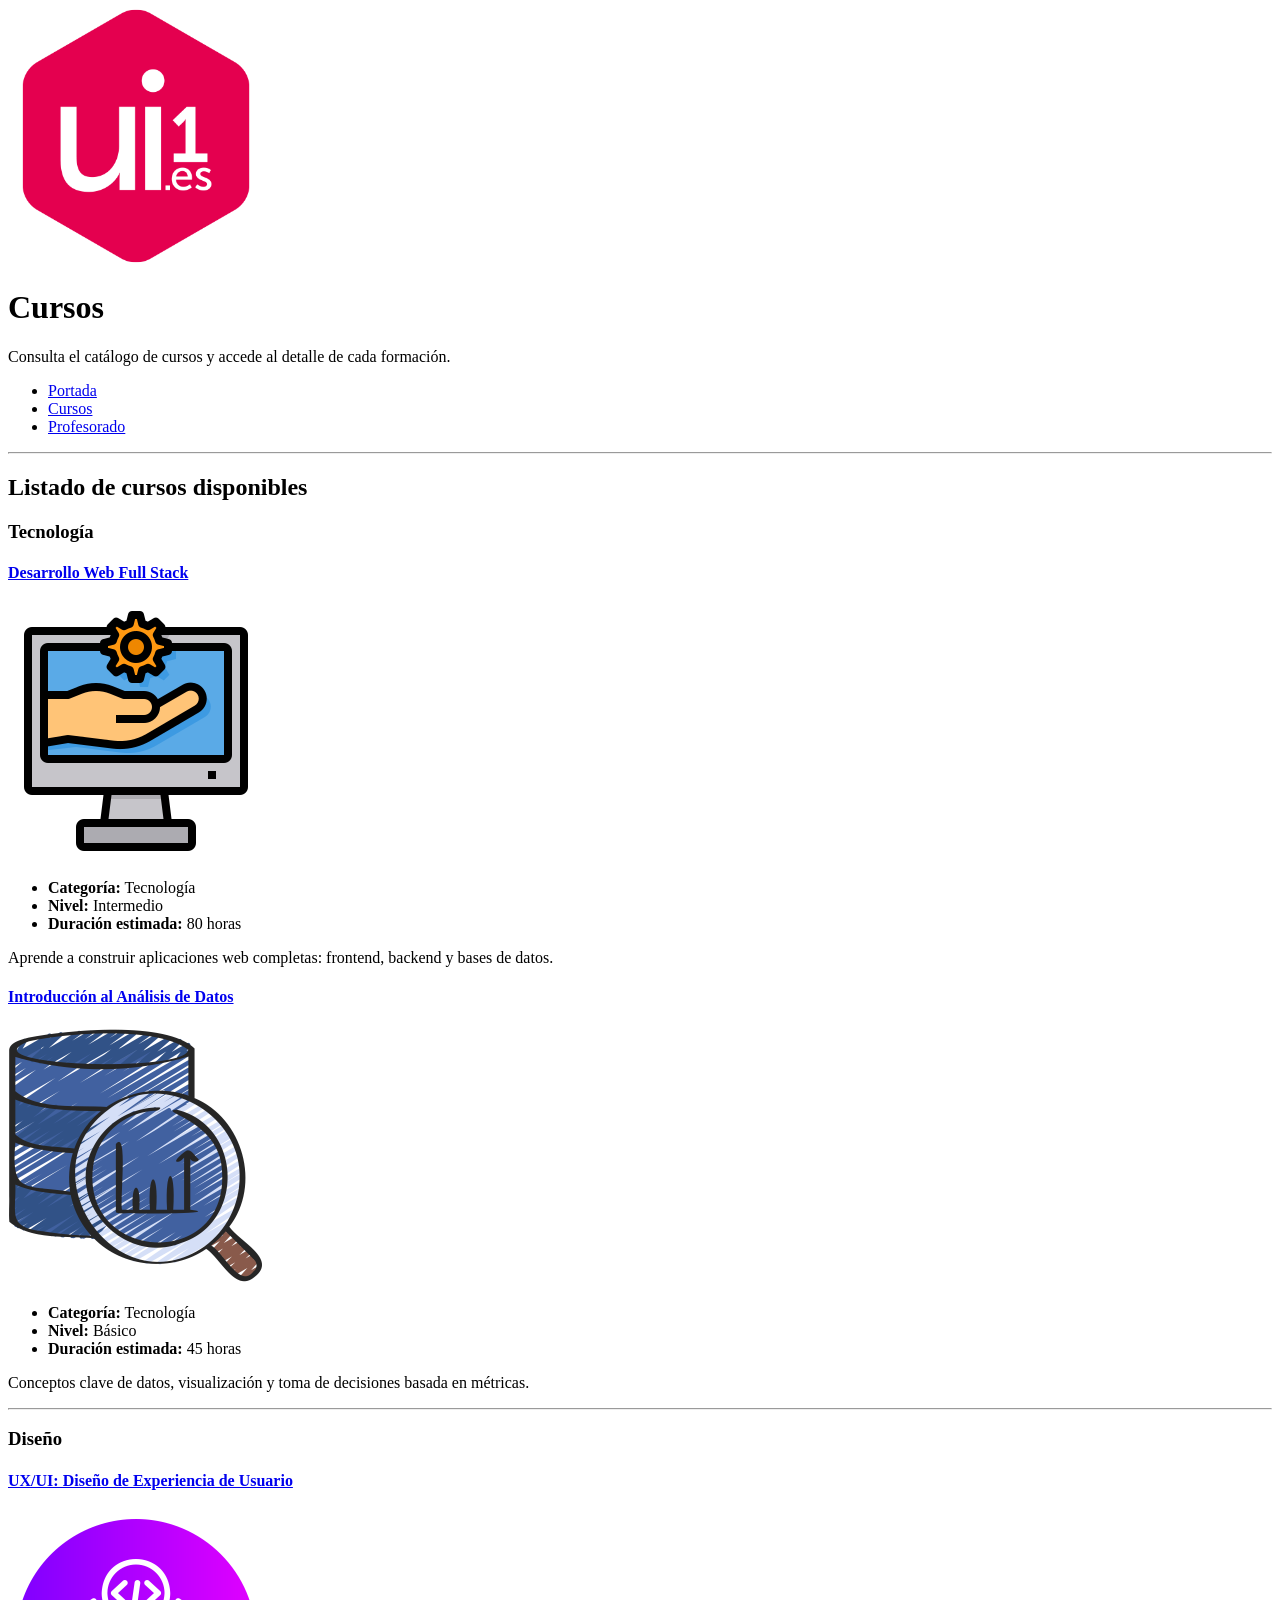
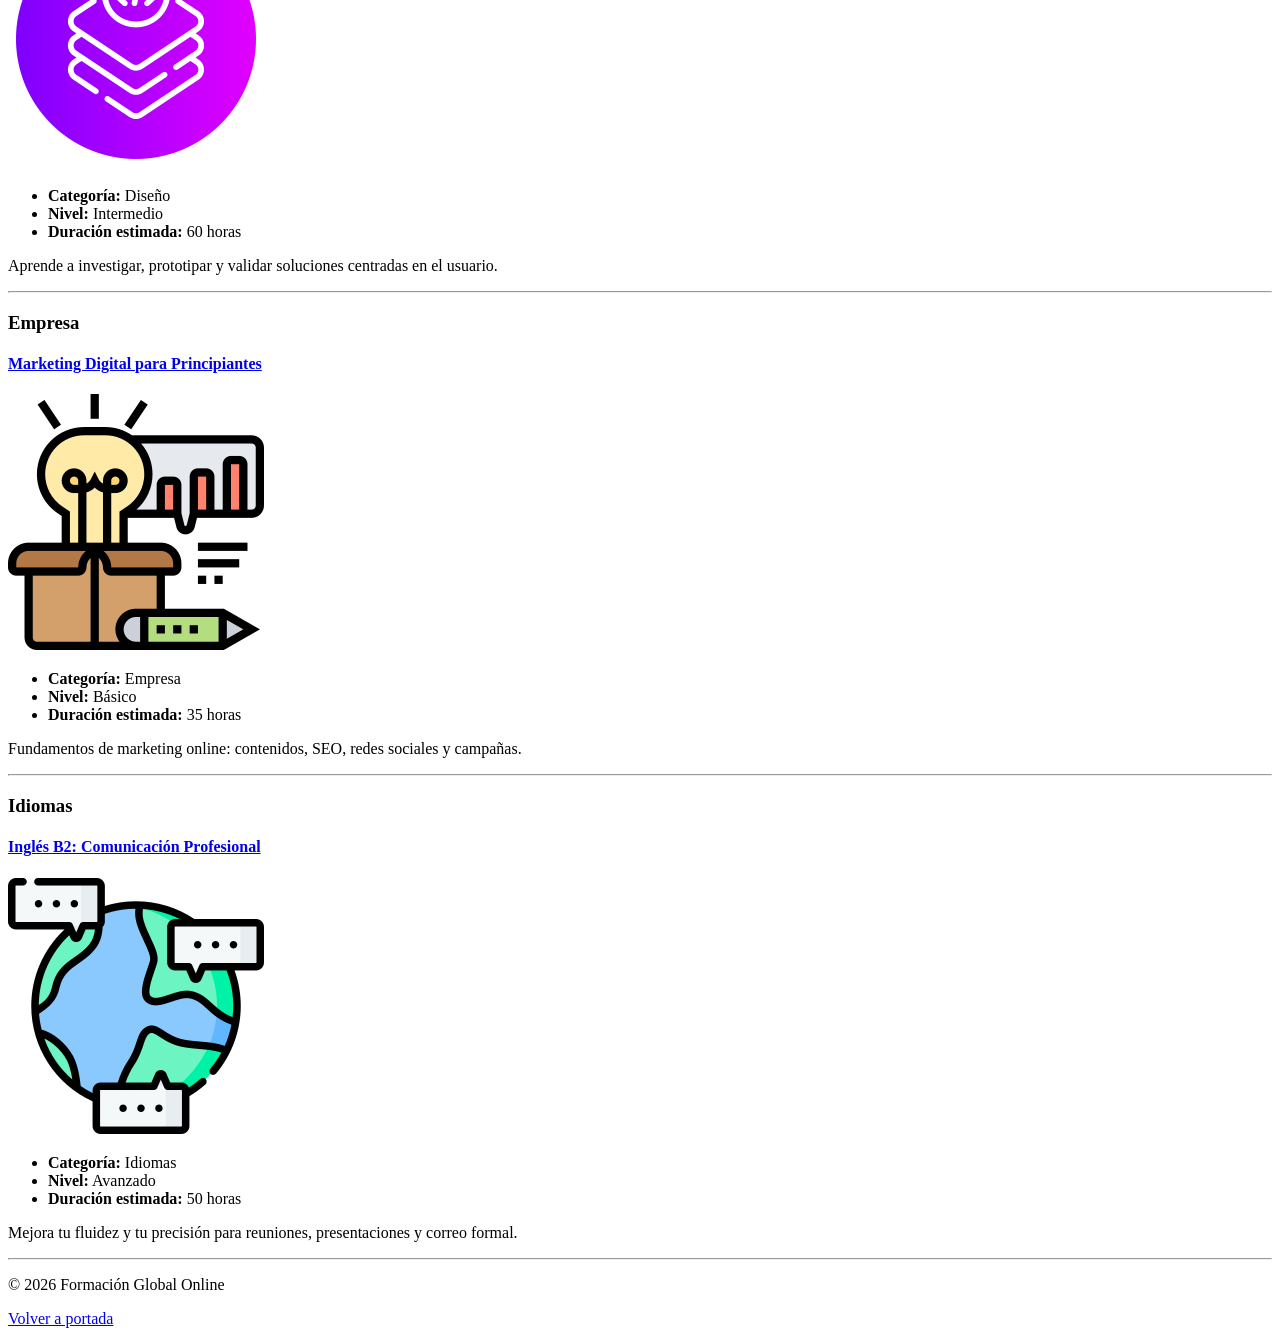
==== cursos.html @ be75ead5 "feat: implement basic html web prototype" ====
<!DOCTYPE html>
<html lang="es">

<head>
  <meta charset="utf-8">
  <meta name="viewport" content="width=device-width, initial-scale=1.0">
  <title>Cursos | Formación Global Online</title>
  <meta name="keywords" content="listado de cursos, cursos online, tecnología, diseño, empresa, idiomas">
  <meta name="description"
    content="Listado de cursos disponibles en Formación Global Online con enlaces a sus páginas de detalle.">
  <meta name="author" content="Nombre Apellidos">
</head>

<body>
  <header>
    <div>
      <a href="index.html">
        <img src="./images/logo_ui1.png" alt="Logotipo de Formación Global Online" width="256" height="256">
      </a>
      <h1>Cursos</h1>
      <p>Consulta el catálogo de cursos y accede al detalle de cada formación.</p>
    </div>

    <nav aria-label="Navegación principal">
      <ul>
        <li><a href="index.html">Portada</a></li>
        <li><a href="cursos.html" aria-current="page">Cursos</a></li>
        <li><a href="profesorado.html">Profesorado</a></li>
      </ul>
    </nav>
    <hr>
  </header>

  <main>
    <section aria-labelledby="listado-cursos">
      <h2 id="listado-cursos">Listado de cursos disponibles</h2>

      <section id="tecnologia" aria-labelledby="tecnologia-title">
        <h3 id="tecnologia-title">Tecnología</h3>

        <article>
          <h4><a href="cursos/curso-fullstack.html">Desarrollo Web Full Stack</a></h4>
          <img src="./images/full.png" alt="Imagen del curso Desarrollo Web Full Stack" width="256" height="256">
          <ul>
            <li><strong>Categoría:</strong> Tecnología</li>
            <li><strong>Nivel:</strong> Intermedio</li>
            <li><strong>Duración estimada:</strong> 80 horas</li>
          </ul>
          <p>
            Aprende a construir aplicaciones web completas: frontend, backend y bases de datos.
          </p>
        </article>

        <article>
          <h4><a href="cursos/curso-data.html">Introducción al Análisis de Datos</a></h4>
          <img src="./images/data.png" alt="Imagen del curso Introducción al Análisis de Datos" width="256"
            height="256">
          <ul>
            <li><strong>Categoría:</strong> Tecnología</li>
            <li><strong>Nivel:</strong> Básico</li>
            <li><strong>Duración estimada:</strong> 45 horas</li>
          </ul>
          <p>
            Conceptos clave de datos, visualización y toma de decisiones basada en métricas.
          </p>
        </article>
      </section>

      <hr>

      <section id="diseno" aria-labelledby="diseno-title">
        <h3 id="diseno-title">Diseño</h3>

        <article>
          <h4><a href="cursos/curso-ux.html">UX/UI: Diseño de Experiencia de Usuario</a></h4>
          <img src="./images/ux.png" alt="Imagen del curso UX/UI: Diseño de Experiencia de Usuario" width="256"
            height="256">
          <ul>
            <li><strong>Categoría:</strong> Diseño</li>
            <li><strong>Nivel:</strong> Intermedio</li>
            <li><strong>Duración estimada:</strong> 60 horas</li>
          </ul>
          <p>
            Aprende a investigar, prototipar y validar soluciones centradas en el usuario.
          </p>
        </article>
      </section>

      <hr>

      <section id="empresa" aria-labelledby="empresa-title">
        <h3 id="empresa-title">Empresa</h3>

        <article>
          <h4><a href="cursos/curso-marketing.html">Marketing Digital para Principiantes</a></h4>
          <img src="./images/marketing.png" alt="Imagen del curso Marketing Digital para Principiantes" width="256"
            height="256">
          <ul>
            <li><strong>Categoría:</strong> Empresa</li>
            <li><strong>Nivel:</strong> Básico</li>
            <li><strong>Duración estimada:</strong> 35 horas</li>
          </ul>
          <p>
            Fundamentos de marketing online: contenidos, SEO, redes sociales y campañas.
          </p>
        </article>
      </section>

      <hr>

      <section id="idiomas" aria-labelledby="idiomas-title">
        <h3 id="idiomas-title">Idiomas</h3>

        <article>
          <h4><a href="cursos/curso-ingles-b2.html">Inglés B2: Comunicación Profesional</a></h4>
          <img src="./images/ingles.png" alt="Imagen del curso Inglés B2: Comunicación Profesional" width="256"
            height="256">
          <ul>
            <li><strong>Categoría:</strong> Idiomas</li>
            <li><strong>Nivel:</strong> Avanzado</li>
            <li><strong>Duración estimada:</strong> 50 horas</li>
          </ul>
          <p>
            Mejora tu fluidez y tu precisión para reuniones, presentaciones y correo formal.
          </p>
        </article>
      </section>
    </section>
  </main>

  <footer>
    <hr>
    <p>&copy; 2026 Formación Global Online</p>
    <p><a href="index.html">Volver a portada</a></p>
  </footer>
</body>

</html>
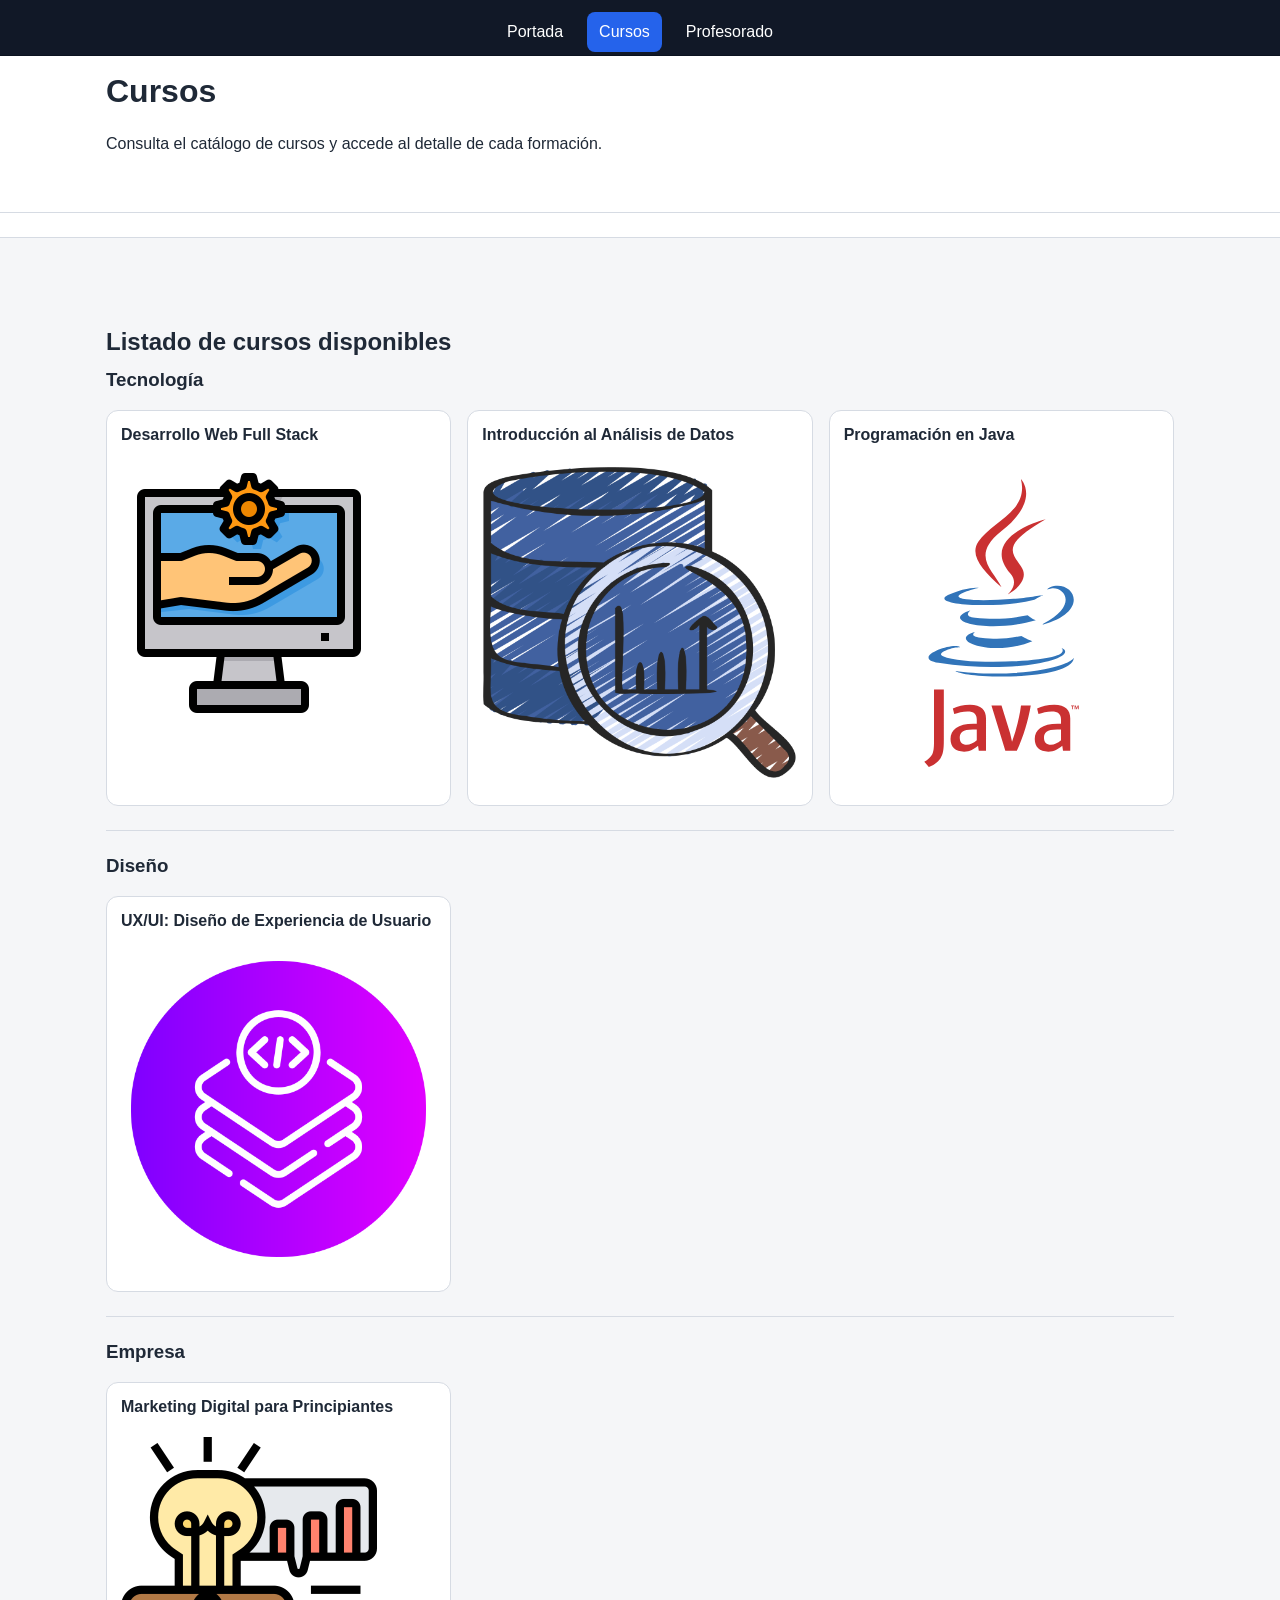
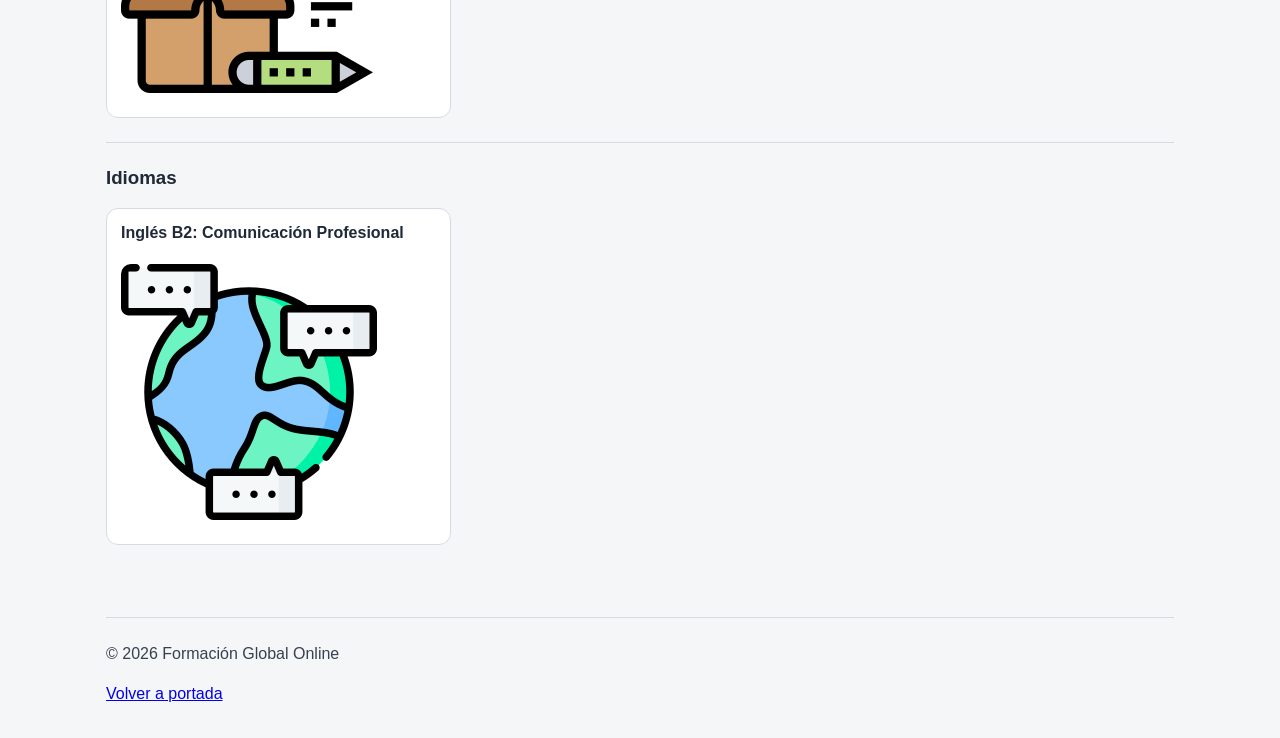
==== commit af43ac70: "feat: add  css styles" ====
--- a/cursos.html
+++ b/cursos.html
@@ -8,20 +8,18 @@
   <meta name="keywords" content="listado de cursos, cursos online, tecnología, diseño, empresa, idiomas">
   <meta name="description"
     content="Listado de cursos disponibles en Formación Global Online con enlaces a sus páginas de detalle.">
-  <meta name="author" content="Nombre Apellidos">
+  <meta name="author" content="Diego Dominguez">
+  <link rel="stylesheet" href="./css/styles.css">
 </head>
 
 <body>
   <header>
     <div>
-      <a href="index.html">
-        <img src="./images/logo_ui1.png" alt="Logotipo de Formación Global Online" width="256" height="256">
-      </a>
       <h1>Cursos</h1>
       <p>Consulta el catálogo de cursos y accede al detalle de cada formación.</p>
     </div>
 
-    <nav aria-label="Navegación principal">
+    <nav class="top-nav" aria-label="Navegación principal">
       <ul>
         <li><a href="index.html">Portada</a></li>
         <li><a href="cursos.html" aria-current="page">Cursos</a></li>
@@ -37,93 +35,63 @@
 
       <section id="tecnologia" aria-labelledby="tecnologia-title">
         <h3 id="tecnologia-title">Tecnología</h3>
+        <div class="grid-3">
+          <article class="course-card">
+            <h4><a href="cursos/curso-fullstack.html">Desarrollo Web Full Stack</a></h4>
+            <img src="./images/full.png" alt="Imagen del curso Desarrollo Web Full Stack" class="square-img">
+          </article>
 
-        <article>
-          <h4><a href="cursos/curso-fullstack.html">Desarrollo Web Full Stack</a></h4>
-          <img src="./images/full.png" alt="Imagen del curso Desarrollo Web Full Stack" width="256" height="256">
-          <ul>
-            <li><strong>Categoría:</strong> Tecnología</li>
-            <li><strong>Nivel:</strong> Intermedio</li>
-            <li><strong>Duración estimada:</strong> 80 horas</li>
-          </ul>
-          <p>
-            Aprende a construir aplicaciones web completas: frontend, backend y bases de datos.
-          </p>
-        </article>
+          <article class="course-card">
+            <h4><a href="cursos/curso-data.html">Introducción al Análisis de Datos</a></h4>
+            <img src="./images/data.png" alt="Imagen del curso Introducción al Análisis de Datos" class="square-img">
+          </article>
 
-        <article>
-          <h4><a href="cursos/curso-data.html">Introducción al Análisis de Datos</a></h4>
-          <img src="./images/data.png" alt="Imagen del curso Introducción al Análisis de Datos" width="256"
-            height="256">
-          <ul>
-            <li><strong>Categoría:</strong> Tecnología</li>
-            <li><strong>Nivel:</strong> Básico</li>
-            <li><strong>Duración estimada:</strong> 45 horas</li>
-          </ul>
-          <p>
-            Conceptos clave de datos, visualización y toma de decisiones basada en métricas.
-          </p>
-        </article>
+          <article class="course-card">
+            <h4><a href="cursos/curso-java.html">Programación en Java</a></h4>
+            <img src="./images/java.svg" alt="Imagen del curso Introducción al Análisis de Datos" class="square-img">
+          </article>
+        </div>
       </section>
 
       <hr>
 
       <section id="diseno" aria-labelledby="diseno-title">
         <h3 id="diseno-title">Diseño</h3>
+        <div class="grid-3">
 
-        <article>
-          <h4><a href="cursos/curso-ux.html">UX/UI: Diseño de Experiencia de Usuario</a></h4>
-          <img src="./images/ux.png" alt="Imagen del curso UX/UI: Diseño de Experiencia de Usuario" width="256"
-            height="256">
-          <ul>
-            <li><strong>Categoría:</strong> Diseño</li>
-            <li><strong>Nivel:</strong> Intermedio</li>
-            <li><strong>Duración estimada:</strong> 60 horas</li>
-          </ul>
-          <p>
-            Aprende a investigar, prototipar y validar soluciones centradas en el usuario.
-          </p>
-        </article>
+          <article class="course-card">
+            <h4><a href="cursos/curso-ux.html">UX/UI: Diseño de Experiencia de Usuario</a></h4>
+            <img src="./images/ux.png" alt="Imagen del curso UX/UI: Diseño de Experiencia de Usuario"
+              class="square-img">
+          </article>
+        </div>
       </section>
 
       <hr>
 
       <section id="empresa" aria-labelledby="empresa-title">
         <h3 id="empresa-title">Empresa</h3>
+        <div class="grid-3">
 
-        <article>
-          <h4><a href="cursos/curso-marketing.html">Marketing Digital para Principiantes</a></h4>
-          <img src="./images/marketing.png" alt="Imagen del curso Marketing Digital para Principiantes" width="256"
-            height="256">
-          <ul>
-            <li><strong>Categoría:</strong> Empresa</li>
-            <li><strong>Nivel:</strong> Básico</li>
-            <li><strong>Duración estimada:</strong> 35 horas</li>
-          </ul>
-          <p>
-            Fundamentos de marketing online: contenidos, SEO, redes sociales y campañas.
-          </p>
-        </article>
+          <article class="course-card">
+            <h4><a href="cursos/curso-marketing.html">Marketing Digital para Principiantes</a></h4>
+            <img src="./images/marketing.png" alt="Imagen del curso Marketing Digital para Principiantes"
+              class="square-img">
+          </article>
+        </div>
       </section>
 
       <hr>
 
       <section id="idiomas" aria-labelledby="idiomas-title">
         <h3 id="idiomas-title">Idiomas</h3>
-
-        <article>
-          <h4><a href="cursos/curso-ingles-b2.html">Inglés B2: Comunicación Profesional</a></h4>
-          <img src="./images/ingles.png" alt="Imagen del curso Inglés B2: Comunicación Profesional" width="256"
-            height="256">
-          <ul>
-            <li><strong>Categoría:</strong> Idiomas</li>
-            <li><strong>Nivel:</strong> Avanzado</li>
-            <li><strong>Duración estimada:</strong> 50 horas</li>
-          </ul>
-          <p>
-            Mejora tu fluidez y tu precisión para reuniones, presentaciones y correo formal.
-          </p>
-        </article>
+        <div class="grid-3">
+          <article class="course-card">
+            <h4><a href="cursos/curso-ingles-b2.html">Inglés B2: Comunicación Profesional</a></h4>
+            <img src="./images/ingles.png" alt="Imagen del curso Inglés B2: Comunicación Profesional"
+              class="square-img">
+          </article>
+        </div>
       </section>
     </section>
   </main>
--- a/css/styles.css
+++ b/css/styles.css
@@ -0,0 +1,257 @@
+/* =========================
+   Base
+========================= */
+* {
+  box-sizing: border-box;
+}
+
+html {
+  scroll-behavior: smooth;
+}
+
+body {
+  margin: 0;
+  font-family: Arial, Helvetica, sans-serif;
+  line-height: 1.5;
+  background-color: #f5f6f8;
+  color: #1f2937;
+}
+
+main {
+  max-width: 1100px;
+  margin: 0 auto;
+  padding: 90px 16px 32px;
+}
+
+img {
+  max-width: 100%;
+  height: auto;
+  display: block;
+}
+
+hr {
+  border: 0;
+  border-top: 1px solid #d6dbe3;
+  margin: 24px 0;
+}
+h1, h2, h3, h4 {
+  line-height: 1.2;
+  margin-top: 0;
+}
+
+section > h2 {
+  margin-bottom: 12px;
+}
+
+p {
+  margin-top: 0;
+}
+
+.square-img {
+  width: 256;
+  height: 256;
+}
+
+/* =========================
+   Header + Banner
+========================= */
+header {
+  background-color: #ffffff;
+  border-bottom: 1px solid #d6dbe3;
+  margin-top: 56px; /* mismo alto que el nav */
+}
+
+header > div {
+  max-width: 1100px;
+  margin: 0 auto;
+  padding: 16px;
+}
+
+.banner {
+  width: 100%;
+  margin-top: 56px; /* mismo alto que el nav */
+  max-height: 240px;
+  object-fit: cover;
+  border-radius: 10px;
+  margin-bottom: 12px;
+  display: block;
+}
+
+
+.top-nav{
+  position: fixed;
+  top: 0;   
+  left: 0;
+  right: 0;
+  height: 56px;
+  background-color: #111827;
+  z-index: 999;
+  border-bottom: 1px solid #0b1220;
+}
+
+.top-nav ul {
+  list-style: none;
+  margin: 0;
+  padding: 12px 16px;
+  display: flex;
+  gap: 12px;
+  justify-content: center;
+  flex-wrap: wrap;
+}
+
+.top-nav a {
+  color: #ffffff;
+  text-decoration: none;
+  padding: 8px 12px;
+  border-radius: 8px;
+  display: inline-block;
+}
+
+.top-nav a:hover {
+  background-color: #1f2937;
+}
+
+.top-nav a[aria-current="page"] {
+  background-color: #2563eb;
+}
+
+
+/* =========================
+   Tarjetas
+========================= */
+article {
+  background-color: #ffffff;
+  border: 1px solid #d6dbe3;
+  border-radius: 12px;
+  padding: 14px;
+}
+
+/* =========================
+   Portada: grid 2x2
+========================= */
+.grid-2x2 {
+  display: grid;
+  grid-template-columns: 1fr 1fr;
+  gap: 16px;
+}
+
+/* =========================
+   Listado cursos: grid 3
+========================= */
+.grid-3 {
+  display: grid;
+  grid-template-columns: repeat(3, 1fr);
+  gap: 16px;
+}
+
+.course-card a {
+  text-decoration: none;
+  color: inherit;
+  display: block;
+}
+
+.course-card img {
+  border-radius: 10px;
+  margin-bottom: 10px;
+}
+
+.course-card h3 {
+  margin: 0;
+  font-size: 1.05rem;
+}
+
+/* =========================
+   Curso individual: 2 columnas
+========================= */
+.course-detail {
+  display: grid;
+  grid-template-columns: 1fr 1.4fr;
+  gap: 18px;
+  align-items: start;
+}
+
+.course-media img {
+  border-radius: 12px;
+  border: 1px solid #d6dbe3;
+}
+
+.course-info {
+  background-color: #ffffff;
+  border: 1px solid #d6dbe3;
+  border-radius: 12px;
+  padding: 14px;
+}
+
+.course-info ul,
+.course-info ol {
+  padding-left: 18px;
+}
+
+/* =========================
+   Tabla profesorado
+========================= */
+.staff-table {
+  width: 80%;
+  margin: 0 auto;
+  border-collapse: collapse;
+  background-color: #ffffff;
+  border: 1px solid #d6dbe3;
+}
+
+.staff-table caption {
+  padding: 10px;
+  font-weight: bold;
+}
+
+.staff-table th,
+.staff-table td {
+  border: 1px solid #d6dbe3;
+  padding: 10px;
+  text-align: left;
+}
+
+.staff-table thead th {
+  background-color: #111827;
+  color: #ffffff;
+}
+
+.staff-table tbody tr:hover {
+  background-color: #e8f0ff;
+}
+
+/* =========================
+   Footer
+========================= */
+footer {
+  max-width: 1100px;
+  margin: 0 auto;
+  padding: 16px;
+  color: #374151;
+}
+
+/* =========================
+   Responsive
+========================= */
+@media (max-width: 900px) {
+  .grid-3 {
+    grid-template-columns: repeat(2, 1fr);
+  }
+
+  .course-detail {
+    grid-template-columns: 1fr;
+  }
+
+  .staff-table {
+    width: 95%;
+  }
+}
+
+@media (max-width: 600px) {
+  .grid-2x2 {
+    grid-template-columns: 1fr;
+  }
+
+  .grid-3 {
+    grid-template-columns: 1fr;
+  }
+}
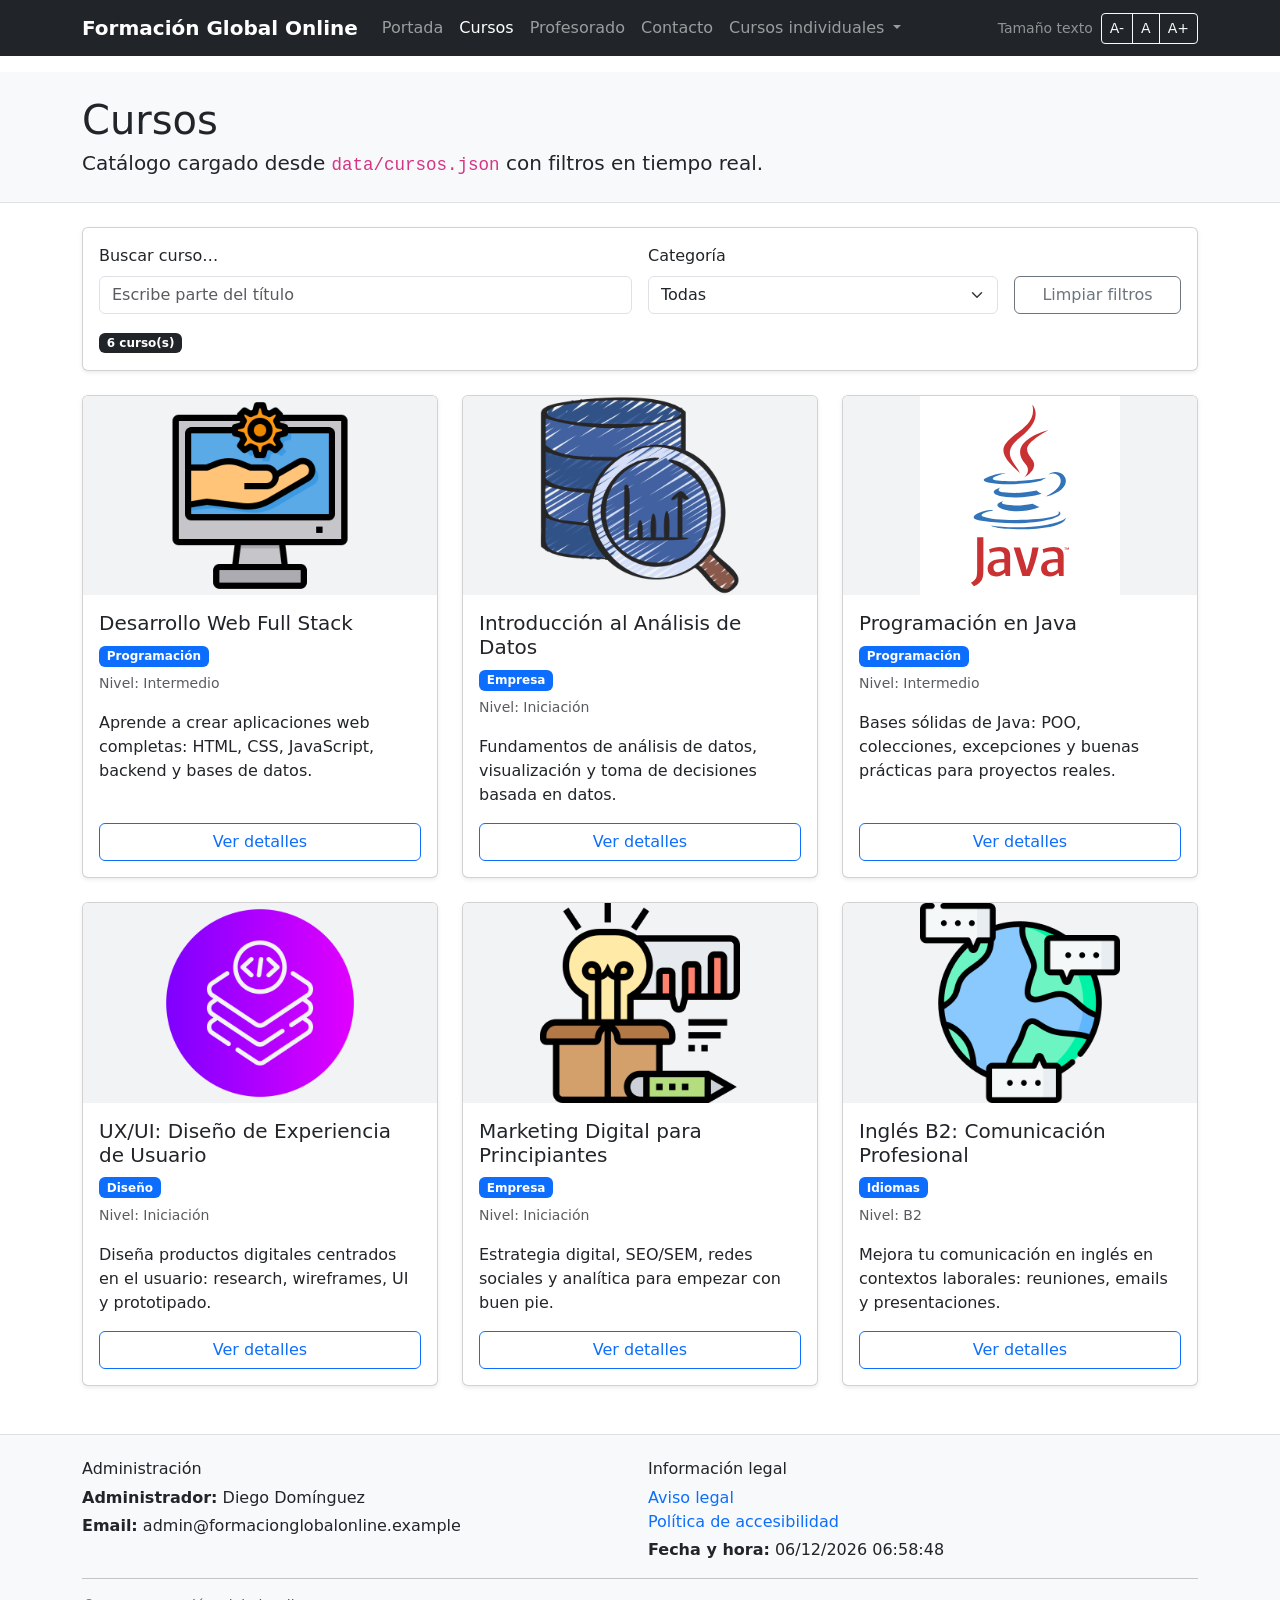
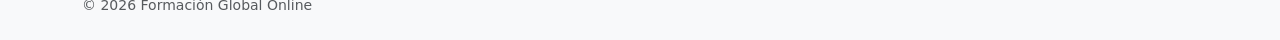
==== commit 1b449cc0: "Add bootstap and js" ====
--- a/cursos.html
+++ b/cursos.html
@@ -1,106 +1,141 @@
-<!DOCTYPE html>
+<!doctype html>
 <html lang="es">
 
 <head>
   <meta charset="utf-8">
-  <meta name="viewport" content="width=device-width, initial-scale=1.0">
+  <meta name="viewport" content="width=device-width, initial-scale=1">
   <title>Cursos | Formación Global Online</title>
-  <meta name="keywords" content="listado de cursos, cursos online, tecnología, diseño, empresa, idiomas">
-  <meta name="description"
-    content="Listado de cursos disponibles en Formación Global Online con enlaces a sus páginas de detalle.">
-  <meta name="author" content="Diego Dominguez">
-  <link rel="stylesheet" href="./css/styles.css">
+  <meta name="description" content="Catálogo de cursos cargado desde JSON con búsqueda y filtro.">
+  <link href="https://cdn.jsdelivr.net/npm/bootstrap@5.3.3/dist/css/bootstrap.min.css" rel="stylesheet">
+  <link rel="stylesheet" href="css/styles.css">
 </head>
 
 <body>
-  <header>
-    <div>
-      <h1>Cursos</h1>
-      <p>Consulta el catálogo de cursos y accede al detalle de cada formación.</p>
+  <nav class="navbar navbar-expand-lg navbar-dark bg-dark fixed-top" aria-label="Menú principal">
+    <div class="container">
+      <a class="navbar-brand fw-semibold" href="index.html">Formación Global Online</a>
+      <button class="navbar-toggler" type="button" data-bs-toggle="collapse" data-bs-target="#navFGO"
+        aria-controls="navFGO" aria-expanded="false" aria-label="Mostrar/ocultar navegación">
+        <span class="navbar-toggler-icon"></span>
+      </button>
+
+      <div class="collapse navbar-collapse" id="navFGO">
+        <ul class="navbar-nav me-auto mb-2 mb-lg-0">
+          <li class="nav-item">
+            <a class="nav-link " href="index.html">Portada</a>
+          </li>
+          <li class="nav-item">
+            <a class="nav-link active" href="cursos.html">Cursos</a>
+          </li>
+          <li class="nav-item">
+            <a class="nav-link " href="profesorado.html">Profesorado</a>
+          </li>
+          <li class="nav-item">
+            <a class="nav-link " href="contacto.html">Contacto</a>
+          </li>
+
+          <li class="nav-item dropdown">
+            <a class="nav-link dropdown-toggle" href="#" role="button" data-bs-toggle="dropdown" aria-expanded="false">
+              Cursos individuales
+            </a>
+            <ul class="dropdown-menu">
+              <li><a class="dropdown-item" href="cursos/curso-fullstack.html">Full Stack</a></li>
+              <li><a class="dropdown-item" href="cursos/curso-data.html">Análisis de datos</a></li>
+              <li><a class="dropdown-item" href="cursos/curso-java.html">Java</a></li>
+              <li><a class="dropdown-item" href="cursos/curso-ux.html">UX/UI</a></li>
+              <li><a class="dropdown-item" href="cursos/curso-marketing.html">Marketing</a></li>
+              <li><a class="dropdown-item" href="cursos/curso-ingles-b2.html">Inglés B2</a></li>
+            </ul>
+          </li>
+        </ul>
+
+        <div class="d-flex align-items-center gap-2">
+          <span class="text-white-50 small d-none d-lg-inline">Tamaño texto</span>
+          <div class="btn-group" role="group" aria-label="Controles de tamaño de texto">
+            <button id="btnFontMinus" type="button" class="btn btn-outline-light btn-sm"
+              title="Disminuir texto">A-</button>
+            <button id="btnFontReset" type="button" class="btn btn-outline-light btn-sm"
+              title="Restablecer texto">A</button>
+            <button id="btnFontPlus" type="button" class="btn btn-outline-light btn-sm"
+              title="Aumentar texto">A+</button>
+          </div>
+        </div>
+      </div>
     </div>
+  </nav>
 
-    <nav class="top-nav" aria-label="Navegación principal">
-      <ul>
-        <li><a href="index.html">Portada</a></li>
-        <li><a href="cursos.html" aria-current="page">Cursos</a></li>
-        <li><a href="profesorado.html">Profesorado</a></li>
-      </ul>
-    </nav>
-    <hr>
-  </header>
+  <main class="fgo-main">
+    <header class="bg-body-tertiary py-4 border-bottom">
+      <div class="container">
+        <h1 class="display-6 mb-1">Cursos</h1>
+        <p class="lead mb-0">Catálogo cargado desde <code>data/cursos.json</code> con filtros en tiempo real.</p>
+      </div>
+    </header>
 
-  <main>
-    <section aria-labelledby="listado-cursos">
-      <h2 id="listado-cursos">Listado de cursos disponibles</h2>
+    <section class="container mt-4" aria-label="Panel de búsqueda y filtros">
+      <div class="card shadow-sm">
+        <div class="card-body">
+          <div class="row g-3 align-items-end">
+            <div class="col-12 col-md-6">
+              <label for="buscarCurso" class="form-label">Buscar curso…</label>
+              <input id="buscarCurso" class="form-control" type="text" placeholder="Escribe parte del título">
+            </div>
 
-      <section id="tecnologia" aria-labelledby="tecnologia-title">
-        <h3 id="tecnologia-title">Tecnología</h3>
-        <div class="grid-3">
-          <article class="course-card">
-            <h4><a href="cursos/curso-fullstack.html">Desarrollo Web Full Stack</a></h4>
-            <img src="./images/full.png" alt="Imagen del curso Desarrollo Web Full Stack" class="square-img">
-          </article>
+            <div class="col-12 col-md-4">
+              <label for="filtroCategoria" class="form-label">Categoría</label>
+              <select id="filtroCategoria" class="form-select">
+                <option value="Todas">Todas</option>
+              </select>
+            </div>
 
-          <article class="course-card">
-            <h4><a href="cursos/curso-data.html">Introducción al Análisis de Datos</a></h4>
-            <img src="./images/data.png" alt="Imagen del curso Introducción al Análisis de Datos" class="square-img">
-          </article>
+            <div class="col-12 col-md-2 d-grid">
+              <button id="btnLimpiar" class="btn btn-outline-secondary" type="button">Limpiar filtros</button>
+            </div>
+          </div>
 
-          <article class="course-card">
-            <h4><a href="cursos/curso-java.html">Programación en Java</a></h4>
-            <img src="./images/java.svg" alt="Imagen del curso Introducción al Análisis de Datos" class="square-img">
-          </article>
+          <div class="mt-3">
+            <span class="badge text-bg-dark" id="contadorCursos">0 curso(s)</span>
+          </div>
         </div>
-      </section>
+      </div>
+    </section>
 
-      <hr>
-
-      <section id="diseno" aria-labelledby="diseno-title">
-        <h3 id="diseno-title">Diseño</h3>
-        <div class="grid-3">
-
-          <article class="course-card">
-            <h4><a href="cursos/curso-ux.html">UX/UI: Diseño de Experiencia de Usuario</a></h4>
-            <img src="./images/ux.png" alt="Imagen del curso UX/UI: Diseño de Experiencia de Usuario"
-              class="square-img">
-          </article>
-        </div>
-      </section>
-
-      <hr>
-
-      <section id="empresa" aria-labelledby="empresa-title">
-        <h3 id="empresa-title">Empresa</h3>
-        <div class="grid-3">
-
-          <article class="course-card">
-            <h4><a href="cursos/curso-marketing.html">Marketing Digital para Principiantes</a></h4>
-            <img src="./images/marketing.png" alt="Imagen del curso Marketing Digital para Principiantes"
-              class="square-img">
-          </article>
-        </div>
-      </section>
-
-      <hr>
-
-      <section id="idiomas" aria-labelledby="idiomas-title">
-        <h3 id="idiomas-title">Idiomas</h3>
-        <div class="grid-3">
-          <article class="course-card">
-            <h4><a href="cursos/curso-ingles-b2.html">Inglés B2: Comunicación Profesional</a></h4>
-            <img src="./images/ingles.png" alt="Imagen del curso Inglés B2: Comunicación Profesional"
-              class="square-img">
-          </article>
-        </div>
-      </section>
+    <section class="container mt-4" aria-label="Listado de cursos">
+      <div class="row g-4" id="gridCursos">
+        <!-- Cards renderizadas por JS -->
+      </div>
     </section>
   </main>
 
-  <footer>
-    <hr>
-    <p>&copy; 2026 Formación Global Online</p>
-    <p><a href="index.html">Volver a portada</a></p>
+  <footer class="fgo-footer bg-light border-top mt-5">
+    <div class="container py-4">
+      <div class="row g-3 align-items-start">
+        <div class="col-12 col-md-6">
+          <h2 class="h6 mb-2">Administración</h2>
+          <p class="mb-1"><strong>Administrador:</strong> Diego Domínguez</p>
+          <p class="mb-0"><strong>Email:</strong> admin@formacionglobalonline.example</p>
+        </div>
+
+        <div class="col-12 col-md-6">
+          <h2 class="h6 mb-2">Información legal</h2>
+          <ul class="list-unstyled mb-1">
+            <li><a href="#" aria-label="Aviso legal (demo)">Aviso legal</a></li>
+            <li><a href="#" aria-label="Política de accesibilidad (demo)">Política de accesibilidad</a></li>
+          </ul>
+          <p class="mb-0"><strong>Fecha y hora:</strong> <span id="fechaHora" aria-live="polite">--/--/----
+              --:--:--</span></p>
+        </div>
+      </div>
+
+      <hr class="my-3">
+      <p class="mb-0 small text-body-secondary">&copy; 2026 Formación Global Online</p>
+    </div>
   </footer>
+
+  <script src="https://code.jquery.com/jquery-3.7.1.min.js"></script>
+  <script src="https://cdn.jsdelivr.net/npm/bootstrap@5.3.3/dist/js/bootstrap.bundle.min.js"></script>
+  <script src="scripts/app.js"></script>
+  <script src="scripts/cursos.js"></script>
 </body>
 
 </html>
--- a/css/styles.css
+++ b/css/styles.css
@@ -1,257 +1,32 @@
-/* =========================
-   Base
-========================= */
-* {
-  box-sizing: border-box;
-}
-
-html {
-  scroll-behavior: smooth;
+:root {
+  --fgo-font-scale: 1;
 }
 
 body {
-  margin: 0;
-  font-family: Arial, Helvetica, sans-serif;
-  line-height: 1.5;
-  background-color: #f5f6f8;
-  color: #1f2937;
+  padding-top: 72px;
 }
 
-main {
-  max-width: 1100px;
-  margin: 0 auto;
-  padding: 90px 16px 32px;
+/* navbar fixed-top */
+
+main.fgo-main {
+  font-size: calc(1rem * var(--fgo-font-scale));
 }
 
-img {
-  max-width: 100%;
-  height: auto;
-  display: block;
+.fgo-card-img {
+  aspect-ratio: 16 / 9;
+  object-fit: contain;
+  background: #f1f3f5;
 }
 
-hr {
-  border: 0;
-  border-top: 1px solid #d6dbe3;
-  margin: 24px 0;
-}
-h1, h2, h3, h4 {
-  line-height: 1.2;
-  margin-top: 0;
+.fgo-footer a {
+  text-decoration: none;
 }
 
-section > h2 {
-  margin-bottom: 12px;
+.fgo-footer a:hover {
+  text-decoration: underline;
 }
 
-p {
-  margin-top: 0;
-}
-
-.square-img {
-  width: 256;
-  height: 256;
-}
-
-/* =========================
-   Header + Banner
-========================= */
-header {
-  background-color: #ffffff;
-  border-bottom: 1px solid #d6dbe3;
-  margin-top: 56px; /* mismo alto que el nav */
-}
-
-header > div {
-  max-width: 1100px;
-  margin: 0 auto;
-  padding: 16px;
-}
-
-.banner {
-  width: 100%;
-  margin-top: 56px; /* mismo alto que el nav */
-  max-height: 240px;
-  object-fit: cover;
-  border-radius: 10px;
-  margin-bottom: 12px;
-  display: block;
-}
-
-
-.top-nav{
-  position: fixed;
-  top: 0;   
-  left: 0;
-  right: 0;
-  height: 56px;
-  background-color: #111827;
-  z-index: 999;
-  border-bottom: 1px solid #0b1220;
-}
-
-.top-nav ul {
-  list-style: none;
-  margin: 0;
-  padding: 12px 16px;
-  display: flex;
-  gap: 12px;
-  justify-content: center;
-  flex-wrap: wrap;
-}
-
-.top-nav a {
-  color: #ffffff;
-  text-decoration: none;
-  padding: 8px 12px;
-  border-radius: 8px;
-  display: inline-block;
-}
-
-.top-nav a:hover {
-  background-color: #1f2937;
-}
-
-.top-nav a[aria-current="page"] {
-  background-color: #2563eb;
-}
-
-
-/* =========================
-   Tarjetas
-========================= */
-article {
-  background-color: #ffffff;
-  border: 1px solid #d6dbe3;
-  border-radius: 12px;
-  padding: 14px;
-}
-
-/* =========================
-   Portada: grid 2x2
-========================= */
-.grid-2x2 {
-  display: grid;
-  grid-template-columns: 1fr 1fr;
-  gap: 16px;
-}
-
-/* =========================
-   Listado cursos: grid 3
-========================= */
-.grid-3 {
-  display: grid;
-  grid-template-columns: repeat(3, 1fr);
-  gap: 16px;
-}
-
-.course-card a {
-  text-decoration: none;
-  color: inherit;
-  display: block;
-}
-
-.course-card img {
-  border-radius: 10px;
-  margin-bottom: 10px;
-}
-
-.course-card h3 {
-  margin: 0;
-  font-size: 1.05rem;
-}
-
-/* =========================
-   Curso individual: 2 columnas
-========================= */
-.course-detail {
-  display: grid;
-  grid-template-columns: 1fr 1.4fr;
-  gap: 18px;
-  align-items: start;
-}
-
-.course-media img {
-  border-radius: 12px;
-  border: 1px solid #d6dbe3;
-}
-
-.course-info {
-  background-color: #ffffff;
-  border: 1px solid #d6dbe3;
-  border-radius: 12px;
-  padding: 14px;
-}
-
-.course-info ul,
-.course-info ol {
-  padding-left: 18px;
-}
-
-/* =========================
-   Tabla profesorado
-========================= */
-.staff-table {
-  width: 80%;
-  margin: 0 auto;
-  border-collapse: collapse;
-  background-color: #ffffff;
-  border: 1px solid #d6dbe3;
-}
-
-.staff-table caption {
-  padding: 10px;
-  font-weight: bold;
-}
-
-.staff-table th,
-.staff-table td {
-  border: 1px solid #d6dbe3;
-  padding: 10px;
-  text-align: left;
-}
-
-.staff-table thead th {
-  background-color: #111827;
-  color: #ffffff;
-}
-
-.staff-table tbody tr:hover {
-  background-color: #e8f0ff;
-}
-
-/* =========================
-   Footer
-========================= */
-footer {
-  max-width: 1100px;
-  margin: 0 auto;
-  padding: 16px;
-  color: #374151;
-}
-
-/* =========================
-   Responsive
-========================= */
-@media (max-width: 900px) {
-  .grid-3 {
-    grid-template-columns: repeat(2, 1fr);
-  }
-
-  .course-detail {
-    grid-template-columns: 1fr;
-  }
-
-  .staff-table {
-    width: 95%;
-  }
-}
-
-@media (max-width: 600px) {
-  .grid-2x2 {
-    grid-template-columns: 1fr;
-  }
-
-  .grid-3 {
-    grid-template-columns: 1fr;
-  }
-}
+.fgo-sortable {
+  cursor: pointer;
+  user-select: none;
+}
